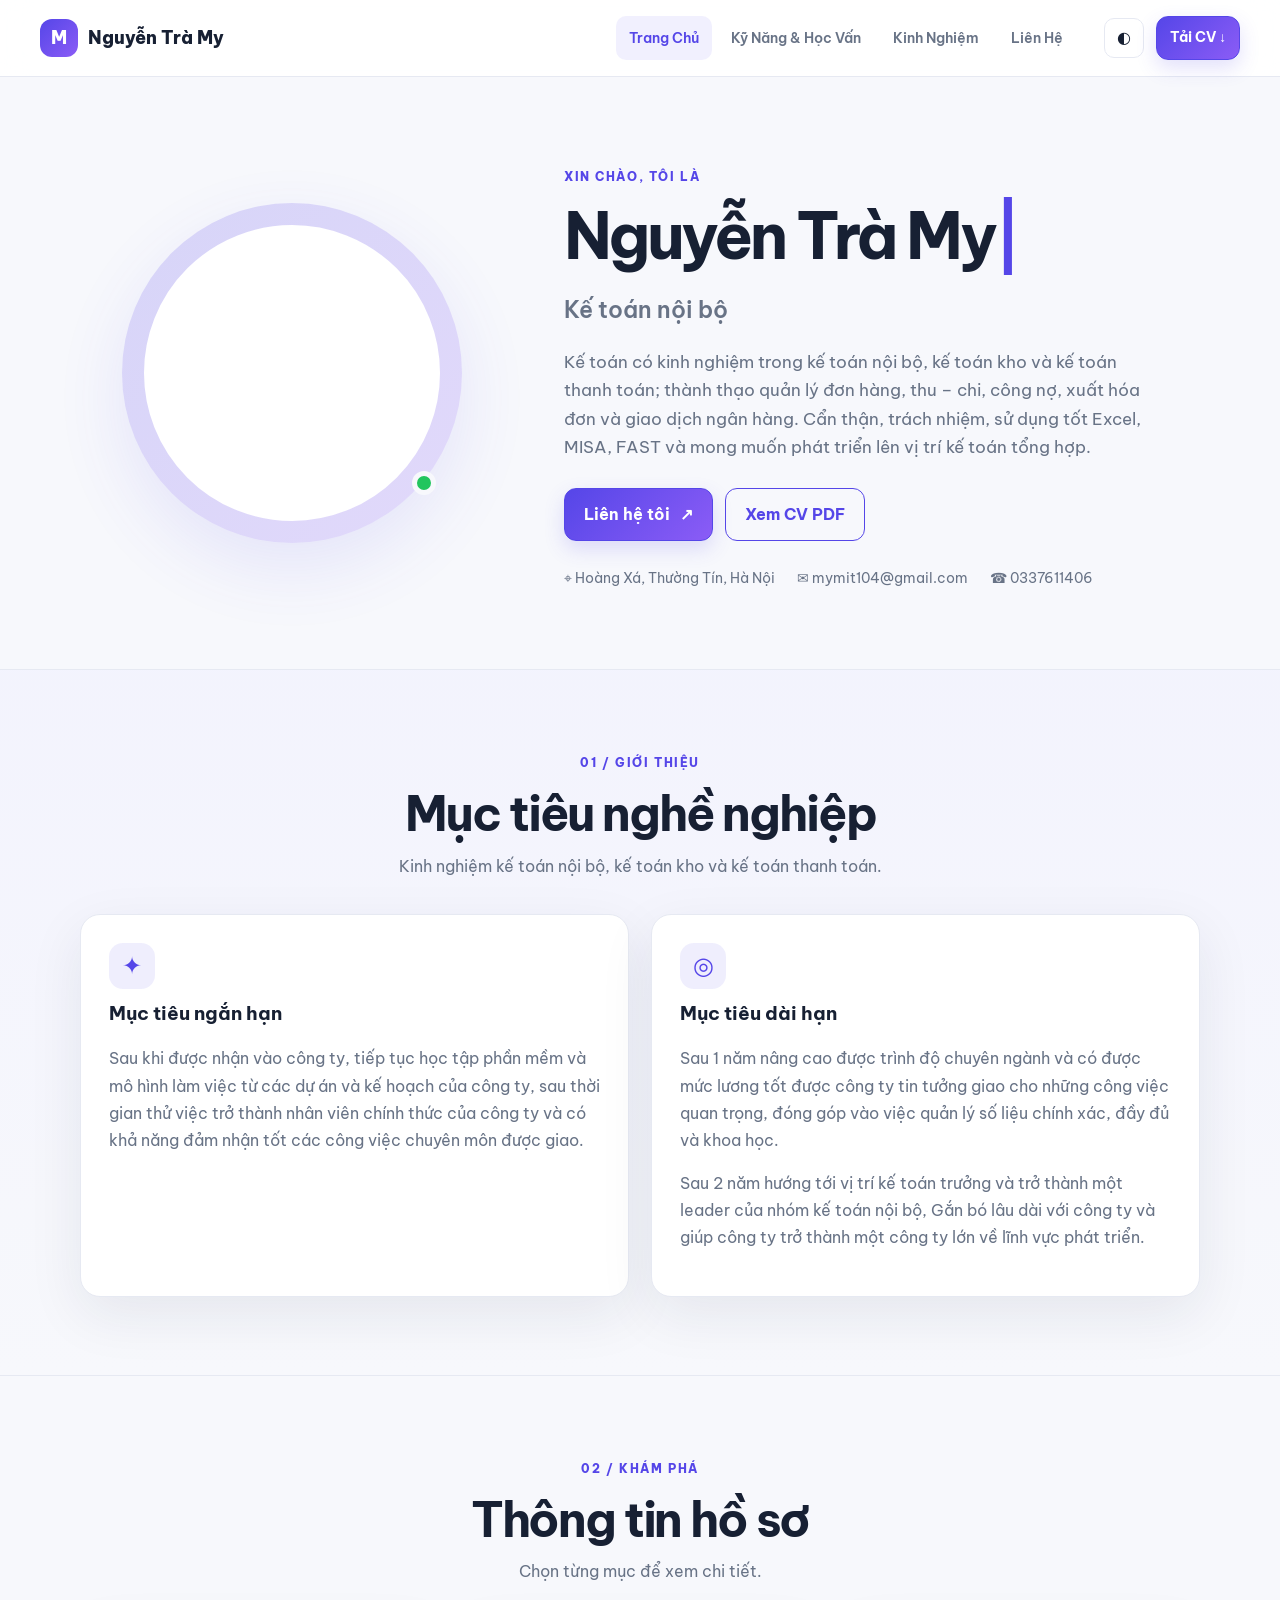
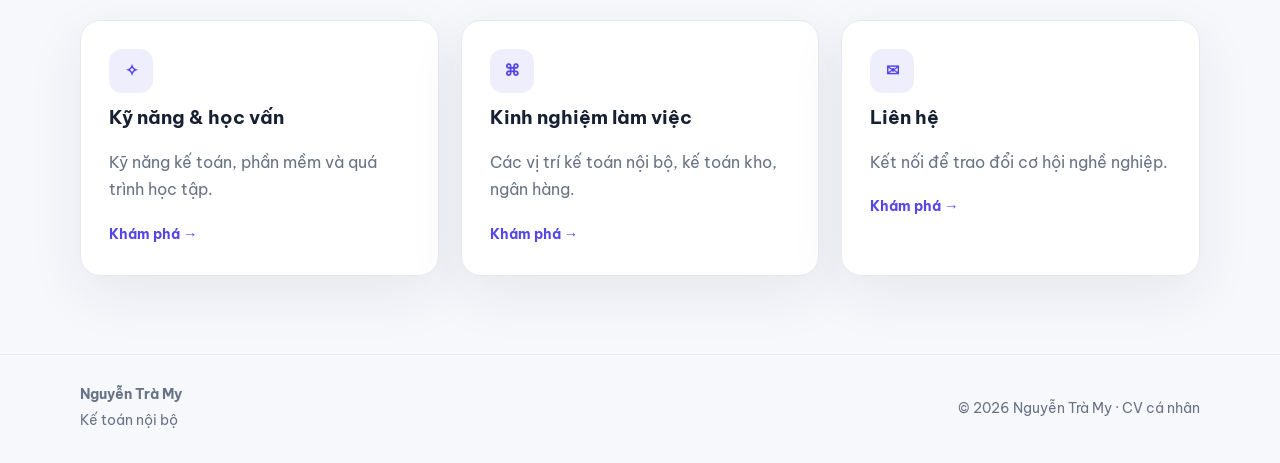
==== index.html @ a9478257 "first commit" ====
<!doctype html>
<html lang="vi">

<head>
    <meta charset="utf-8">
    <meta name="viewport" content="width=device-width, initial-scale=1">
    <meta name="theme-color" content="#5546e8">
    <title>Trang chủ | Nguyễn Trà My</title>
    <link rel="stylesheet" href="css/style.css">
</head>

<body>
    <header class="site-header">
        <div class="nav-wrap"><a class="brand" href="index.html"><span class="brand-icon">M</span><span>Nguyễn Trà
                    My</span></a><button class="menu-toggle" aria-label="Mở menu" aria-expanded="false">☰</button>
            <nav class="nav"><a class="nav-link active" href="index.html">Trang Chủ</a><a class="nav-link "
                    href="pages/skills.html">Kỹ Năng & Học Vấn</a><a class="nav-link " href="pages/experience.html">Kinh
                    Nghiệm</a><a class="nav-link " href="pages/contact.html">Liên Hệ</a></nav>
            <div class="nav-tools"><button id="theme-toggle" class="icon-btn" aria-label="Đổi giao diện">◐</button><a
                    class="btn btn-small" href="assets/Nguyen-Tra-My-CV.pdf" download>Tải CV ↓</a></div>
        </div>
    </header>
    <main>
        <section class="hero section container">
            <div class="avatar-wrap">
                <div class="avatar-ring"><img class="avatar"
                        src="https://raw.githubusercontent.com/tranncutuad2k/web-cv-ts/refs/heads/main/anh%20the.jpg"
                        alt="Ảnh đại diện Nguyễn Trà My"></div><span class="status-dot"></span>
            </div>
            <div class="hero-copy">
                <p class="eyebrow">XIN CHÀO, TÔI LÀ</p>
                <h1>Nguyễn Trà My<span class="cursor">|</span></h1>
                <h2>Kế toán nội bộ</h2>
                <p class="lead">Kế toán có kinh nghiệm trong kế toán nội bộ, kế toán kho và kế toán thanh toán; thành
                    thạo quản lý đơn hàng, thu – chi, công nợ, xuất hóa đơn và giao dịch ngân hàng. Cẩn thận, trách
                    nhiệm, sử dụng tốt Excel, MISA, FAST và mong muốn phát triển lên vị trí kế toán tổng hợp.</p>
                <div class="actions"><a class="btn" href="pages/contact.html">Liên hệ tôi <span>↗</span></a><a
                        class="btn btn-outline" href="assets/Nguyen-Tra-My-CV.pdf" target="_blank" rel="noopener">Xem CV
                        PDF</a></div>
                <div class="quick-facts"><span>⌖ Hoàng Xá, Thường Tín, Hà Nội</span><span>✉ mymit104@gmail.com</span><span>☎
                        0337611406</span></div>
            </div>
        </section>
        <section class="section section-soft">
            <div class="container">
                <div class="section-heading"><span class="section-kicker">01 / GIỚI THIỆU</span>
                    <h2>Mục tiêu nghề nghiệp</h2>
                    <p>Kinh nghiệm kế toán nội bộ, kế toán kho và kế toán thanh toán.</p>
                </div>
                <div class="about-grid">
                    <article class="card about-card">
                        <div class="card-icon">✦</div>
                        <h3>Mục tiêu ngắn hạn</h3>
                        <p>Sau khi được nhận vào công ty, tiếp tục học tập phần mềm và mô hình làm việc từ các dự án và kế hoạch của công ty, sau thời gian thử việc trở thành nhân viên chính thức của công ty và có khả năng đảm nhận tốt các công việc chuyên môn được giao.</p>
                    </article>
                    <article class="card objective-card">
                        <div class="card-icon">◎</div>
                        <h3>Mục tiêu dài hạn</h3>
                        <p>Sau 1 năm nâng cao được trình độ chuyên ngành và có được mức lương tốt được công ty tin tưởng giao cho những công việc quan trọng, đóng góp vào việc quản
                            lý số liệu chính xác, đầy đủ và khoa học.</p>
                              <p>Sau 2 năm hướng tới vị trí kế toán trưởng và trở thành một leader của nhóm kế toán nội bộ, Gắn bó lâu dài với công ty và giúp công ty trở thành một công ty lớn về lĩnh vực phát triển.</p>
                    </article>
                </div>
            </div>
        </section>
        <section class="section container">
            <div class="section-heading"><span class="section-kicker">02 / KHÁM PHÁ</span>
                <h2>Thông tin hồ sơ</h2>
                <p>Chọn từng mục để xem chi tiết.</p>
            </div>
            <div class="feature-grid"><a class="feature-card" href="pages/skills.html"><span>✧</span>
                    <h3>Kỹ năng & học vấn</h3>
                    <p>Kỹ năng kế toán, phần mềm và quá trình học tập.</p><b>Khám phá →</b>
                </a><a class="feature-card" href="pages/experience.html"><span>⌘</span>
                    <h3>Kinh nghiệm làm việc</h3>
                    <p>Các vị trí kế toán nội bộ, kế toán kho, ngân hàng.</p><b>Khám phá →</b>
                </a><a class="feature-card" href="pages/contact.html"><span>✉</span>
                    <h3>Liên hệ</h3>
                    <p>Kết nối để trao đổi cơ hội nghề nghiệp.</p><b>Khám phá →</b>
                </a></div>
        </section>
    </main>
    <footer class="footer">
        <div><strong>Nguyễn Trà My</strong>
            <p>Kế toán nội bộ</p>
        </div><span>© <span id="year"></span> Nguyễn Trà My · CV cá nhân</span>
    </footer><button id="back-top" class="back-top" aria-label="Lên đầu trang">↑</button>
    <script src="js/main.js"></script>
</body>

</html>
---- css/style.css ----
@import url('https://fonts.googleapis.com/css2?family=Be+Vietnam+Pro:wght@400;500;600;700;800&display=swap');

:root {
    --primary: #5546e8;
    --primary2: #8b5cf6;
    --ink: #172033;
    --muted: #687386;
    --bg: #f7f8fc;
    --card: #fff;
    --line: #e6e9f2;
    --shadow: 0 18px 55px rgba(28, 35, 70, .08)
}

* {
    box-sizing: border-box
}

html {
    scroll-behavior: smooth
}

body {
    margin: 0;
    background: var(--bg);
    color: var(--ink);
    font-family: 'Be Vietnam Pro', Inter, -apple-system, BlinkMacSystemFont, 'Segoe UI', sans-serif;
    line-height: 1.7
}

body.dark {
    --ink: #edf0ff;
    --muted: #aab2c8;
    --bg: #111827;
    --card: #1d2738;
    --line: #344054;
    --shadow: 0 18px 55px rgba(0, 0, 0, .2)
}

a {
    color: inherit;
    text-decoration: none
}

button,
input,
textarea {
    font: inherit
}

.container {
    width: min(1120px, calc(100% - 40px));
    margin-inline: auto
}

.site-header {
    position: sticky;
    top: 0;
    z-index: 20;
    background: color-mix(in srgb, var(--card) 90%, transparent);
    backdrop-filter: blur(16px);
    border-bottom: 1px solid var(--line)
}

.nav-wrap {
    width: min(1200px, calc(100% - 40px));
    min-height: 76px;
    margin: auto;
    display: flex;
    align-items: center;
    gap: 28px
}

.brand {
    display: flex;
    align-items: center;
    gap: 10px;
    font-weight: 800;
    font-size: 1.12rem;
    white-space: nowrap
}

.brand-icon {
    display: grid;
    place-items: center;
    width: 38px;
    height: 38px;
    border-radius: 12px;
    background: linear-gradient(135deg, var(--primary), var(--primary2));
    color: white
}

.nav {
    display: flex;
    align-items: center;
    justify-content: center;
    gap: 6px;
    margin-left: auto
}

.nav-link {
    padding: 10px 13px;
    border-radius: 10px;
    color: var(--muted);
    font-size: .9rem;
    font-weight: 600;
    transition: .2s
}

.nav-link:hover,
.nav-link.active {
    color: var(--primary);
    background: #5546e814
}

.nav-tools {
    display: flex;
    align-items: center;
    gap: 12px
}

.icon-btn,
.menu-toggle {
    border: 1px solid var(--line);
    background: var(--card);
    color: var(--ink);
    border-radius: 10px;
    width: 40px;
    height: 40px;
    cursor: pointer
}

.menu-toggle {
    display: none
}

.btn {
    display: inline-flex;
    align-items: center;
    justify-content: center;
    gap: 10px;
    padding: 12px 19px;
    border: 1px solid var(--primary);
    border-radius: 12px;
    background: linear-gradient(135deg, var(--primary), var(--primary2));
    color: white;
    font-weight: 700;
    box-shadow: 0 8px 20px #5546e82b;
    transition: transform .2s, box-shadow .2s;
    cursor: pointer
}

.btn:hover {
    transform: translateY(-2px);
    box-shadow: 0 12px 25px #5546e83d
}

.btn-small {
    padding: 9px 13px;
    font-size: .85rem
}

.btn-outline {
    background: transparent;
    color: var(--primary);
    box-shadow: none
}

.section {
    padding-top: 78px;
    padding-bottom: 78px
}

.hero {
    display: grid;
    grid-template-columns: .8fr 1.2fr;
    align-items: center;
    gap: 60px;
    min-height: 590px
}

.avatar-wrap {
    position: relative;
    display: grid;
    place-items: center
}

.avatar-ring {
    width: min(340px, 80vw);
    aspect-ratio: 1;
    border-radius: 50%;
    padding: 22px;
    background: linear-gradient(135deg, #5546e833, #8b5cf633);
    box-shadow: 0 25px 70px #5546e81c
}

.avatar {
    width: 100%;
    height: 100%;
    display: block;
    object-fit: cover;
    object-position: center 20%;
    border-radius: 50%;
    border: 10px solid var(--card);
    background: var(--card);
    color: white;
    font-size: 4.5rem;
    font-weight: 800;
    letter-spacing: -.08em
}

.status-dot {
    position: absolute;
    right: 16%;
    bottom: 14%;
    width: 24px;
    height: 24px;
    border: 5px solid var(--bg);
    border-radius: 50%;
    background: #22c55e
}

.eyebrow,
.section-kicker {
    color: var(--primary);
    font-size: .76rem;
    font-weight: 800;
    letter-spacing: .13em
}

.hero h1 {
    font-size: clamp(2.7rem, 5vw, 4.6rem);
    line-height: 1.13;
    letter-spacing: -.055em;
    margin: 12px 0
}

.cursor {
    color: var(--primary);
    animation: blink 1s step-end infinite
}

.hero h2 {
    font-size: clamp(1.1rem, 2vw, 1.45rem);
    font-weight: 600;
    margin: 18px 0;
    color: var(--muted)
}

.lead {
    font-size: 1.05rem;
    max-width: 580px;
    color: var(--muted)
}

.actions {
    display: flex;
    gap: 12px;
    flex-wrap: wrap;
    margin: 26px 0
}

.quick-facts {
    display: flex;
    gap: 22px;
    flex-wrap: wrap;
    color: var(--muted);
    font-size: .87rem
}

.section-soft {
    background: linear-gradient(180deg, #efefff80, transparent);
    border-block: 1px solid var(--line)
}

body.dark .section-soft {
    background: #171f30
}

.section-heading {
    text-align: center;
    margin: 0 auto 34px;
    max-width: 680px
}

.section-heading h2,
.page-hero h1 {
    font-size: clamp(2rem, 4vw, 3rem);
    letter-spacing: -.045em;
    line-height: 1.2;
    margin: 10px 0
}

.section-heading p,
.page-hero p {
    color: var(--muted);
    margin: 10px 0
}

.about-grid,
.feature-grid {
    display: grid;
    grid-template-columns: repeat(2, minmax(0, 1fr));
    gap: 22px
}

.card,
.feature-card {
    background: var(--card);
    border: 1px solid var(--line);
    border-radius: 20px;
    padding: 28px;
    box-shadow: var(--shadow)
}

.card h3,
.feature-card h3 {
    font-size: 1.2rem;
    margin: 8px 0 12px
}

.card p,
.feature-card p,
.card li {
    color: var(--muted)
}

.card-icon {
    display: grid;
    place-items: center;
    width: 46px;
    height: 46px;
    border-radius: 14px;
    background: #5546e817;
    color: var(--primary);
    font-size: 1.5rem
}

.objective-card h4 {
    margin: 16px 0 2px;
    color: var(--primary)
}

.feature-grid {
    grid-template-columns: repeat(3, minmax(0, 1fr))
}

.feature-card {
    display: block;
    transition: transform .2s, border-color .2s
}

.feature-card:hover {
    transform: translateY(-5px);
    border-color: #aaa1ff
}

.feature-card>span {
    display: grid;
    place-items: center;
    width: 44px;
    height: 44px;
    border-radius: 13px;
    background: #5546e817;
    color: var(--primary);
    font-weight: 800
}

.feature-card b {
    color: var(--primary);
    font-size: .9rem
}

.page-hero {
    padding: 70px 0 55px;
    background: radial-gradient(ellipse at 75% 0%, #8b5cf626, transparent 45%), linear-gradient(180deg, #5546e80c, transparent);
    border-bottom: 1px solid var(--line)
}

.page-hero h1 {
    margin-top: 12px
}

.skill-list,
.tag-row {
    display: flex;
    gap: 10px;
    flex-wrap: wrap
}

.skill-chip,
.tag {
    display: inline-flex;
    padding: 8px 13px;
    border-radius: 10px;
    background: #5546e812;
    color: var(--primary);
    font-size: .87rem;
    font-weight: 600;
    border: 1px solid #5546e81c
}

.card-title {
    margin-top: 0 !important
}

.muted {
    color: var(--muted) !important
}

.note {
    font-size: .85rem;
    margin-top: 24px
}

.top-space {
    margin-top: 70px
}

.education-card {
    display: flex;
    gap: 20px;
    align-items: flex-start
}

.timeline-mark {
    font-size: 1.5rem
}

.date-pill {
    display: inline-block;
    padding: 5px 10px;
    border-radius: 7px;
    background: #5546e814;
    color: var(--primary);
    font-size: .8rem;
    font-weight: 700
}

.education-card h3 {
    margin-top: 12px
}

.tag-row {
    margin-top: 16px
}

.tag {
    padding: 5px 9px;
    font-size: .78rem
}

.timeline {
    position: relative;
    max-width: 900px;
    margin: 0 auto
}

.timeline:before {
    content: '';
    position: absolute;
    left: 10px;
    top: 10px;
    bottom: 10px;
    width: 2px;
    background: linear-gradient(var(--primary), var(--primary2));
    opacity: .5
}

.timeline-item {
    position: relative;
    padding-left: 42px;
    margin-bottom: 26px
}

.timeline-dot {
    position: absolute;
    left: 2px;
    top: 34px;
    width: 18px;
    height: 18px;
    border: 4px solid var(--primary);
    background: var(--card);
    border-radius: 50%;
    z-index: 1
}

.role {
    font-weight: 700;
    color: var(--primary) !important
}

.card ul {
    padding-left: 22px
}

.contact-grid {
    display: grid;
    grid-template-columns: 1fr 1fr;
    gap: 24px
}

.align-left {
    text-align: left;
    margin-bottom: 24px
}

.contact-item {
    display: flex;
    align-items: flex-start;
    gap: 14px;
    padding: 14px 0;
    border-bottom: 1px solid var(--line)
}

.contact-icon {
    display: grid;
    place-items: center;
    flex-shrink: 0;
    width: 42px;
    height: 42px;
    border-radius: 12px;
    background: #5546e817;
    color: var(--primary);
    font-size: 1.2rem
}

.contact-item small {
    color: var(--muted)
}

.contact-item p {
    margin: 2px 0;
    font-weight: 600;
    color: var(--ink)
}

form {
    display: flex;
    flex-direction: column;
    gap: 9px
}

label {
    font-size: .9rem;
    font-weight: 700;
    margin-top: 8px
}

input,
textarea {
    width: 100%;
    padding: 12px 14px;
    border: 1px solid var(--line);
    border-radius: 11px;
    background: var(--bg);
    color: var(--ink);
    outline: none
}

input:focus,
textarea:focus {
    border-color: var(--primary);
    box-shadow: 0 0 0 3px #5546e81c
}

form .btn {
    align-self: flex-start;
    margin-top: 12px
}

.form-note {
    font-size: .82rem
}

.footer {
    display: flex;
    justify-content: space-between;
    align-items: center;
    gap: 20px;
    padding: 28px max(20px, calc((100% - 1120px)/2));
    border-top: 1px solid var(--line);
    color: var(--muted);
    font-size: .85rem
}

.footer p {
    margin: 3px 0
}

.back-top {
    position: fixed;
    right: 22px;
    bottom: 22px;
    width: 44px;
    height: 44px;
    border: 0;
    border-radius: 13px;
    background: var(--primary);
    color: white;
    font-size: 1.3rem;
    box-shadow: var(--shadow);
    cursor: pointer;
    opacity: 0;
    pointer-events: none;
    transform: translateY(8px);
    transition: .2s
}

.back-top.show {
    opacity: 1;
    pointer-events: auto;
    transform: none
}

code {
    font-size: .85em;
    background: var(--bg);
    padding: 2px 5px;
    border-radius: 5px
}

@keyframes blink {
    50% {
        opacity: 0
    }
}

@media(max-width:950px) {
    .nav-wrap {
        gap: 12px
    }

    .nav {
        gap: 0
    }

    .nav-link {
        padding: 9px;
        font-size: .82rem
    }

    .nav-tools .btn {
        display: none
    }

    .hero {
        gap: 30px
    }

    .avatar-ring {
        width: 280px
    }
}

@media(max-width:760px) {
    .nav-wrap {
        min-height: 68px;
        flex-wrap: wrap
    }

    .menu-toggle {
        display: block;
        margin-left: auto
    }

    .nav {
        display: none;
        order: 5;
        flex-basis: 100%;
        align-items: stretch;
        flex-direction: column;
        padding: 0 0 14px
    }

    .nav.open {
        display: flex
    }

    .nav-link {
        padding: 11px 12px
    }

    .nav-tools {
        margin-left: 0
    }

    .hero {
        grid-template-columns: 1fr;
        text-align: center;
        padding-top: 50px;
        gap: 26px;
        min-height: auto
    }

    .avatar-ring {
        width: 220px
    }

    .avatar {
        font-size: 3.4rem
    }

    .hero-copy .lead {
        margin-inline: auto
    }

    .actions,
    .quick-facts {
        justify-content: center
    }

    .section {
        padding-top: 55px;
        padding-bottom: 55px
    }

    .about-grid,
    .feature-grid,
    .contact-grid {
        grid-template-columns: 1fr
    }

    .card,
    .feature-card {
        padding: 22px
    }

    .page-hero {
        padding: 48px 0 38px
    }

    .education-card {
        gap: 12px
    }

    .footer {
        flex-direction: column;
        text-align: center
    }

    .timeline-item {
        padding-left: 32px
    }

    .timeline:before {
        left: 8px
    }

    .timeline-dot {
        left: 0
    }
}

@media(prefers-reduced-motion:reduce) {

    *,
    *::before,
    *::after {
        scroll-behavior: auto !important;
        animation: none !important;
        transition: none !important
    }
}
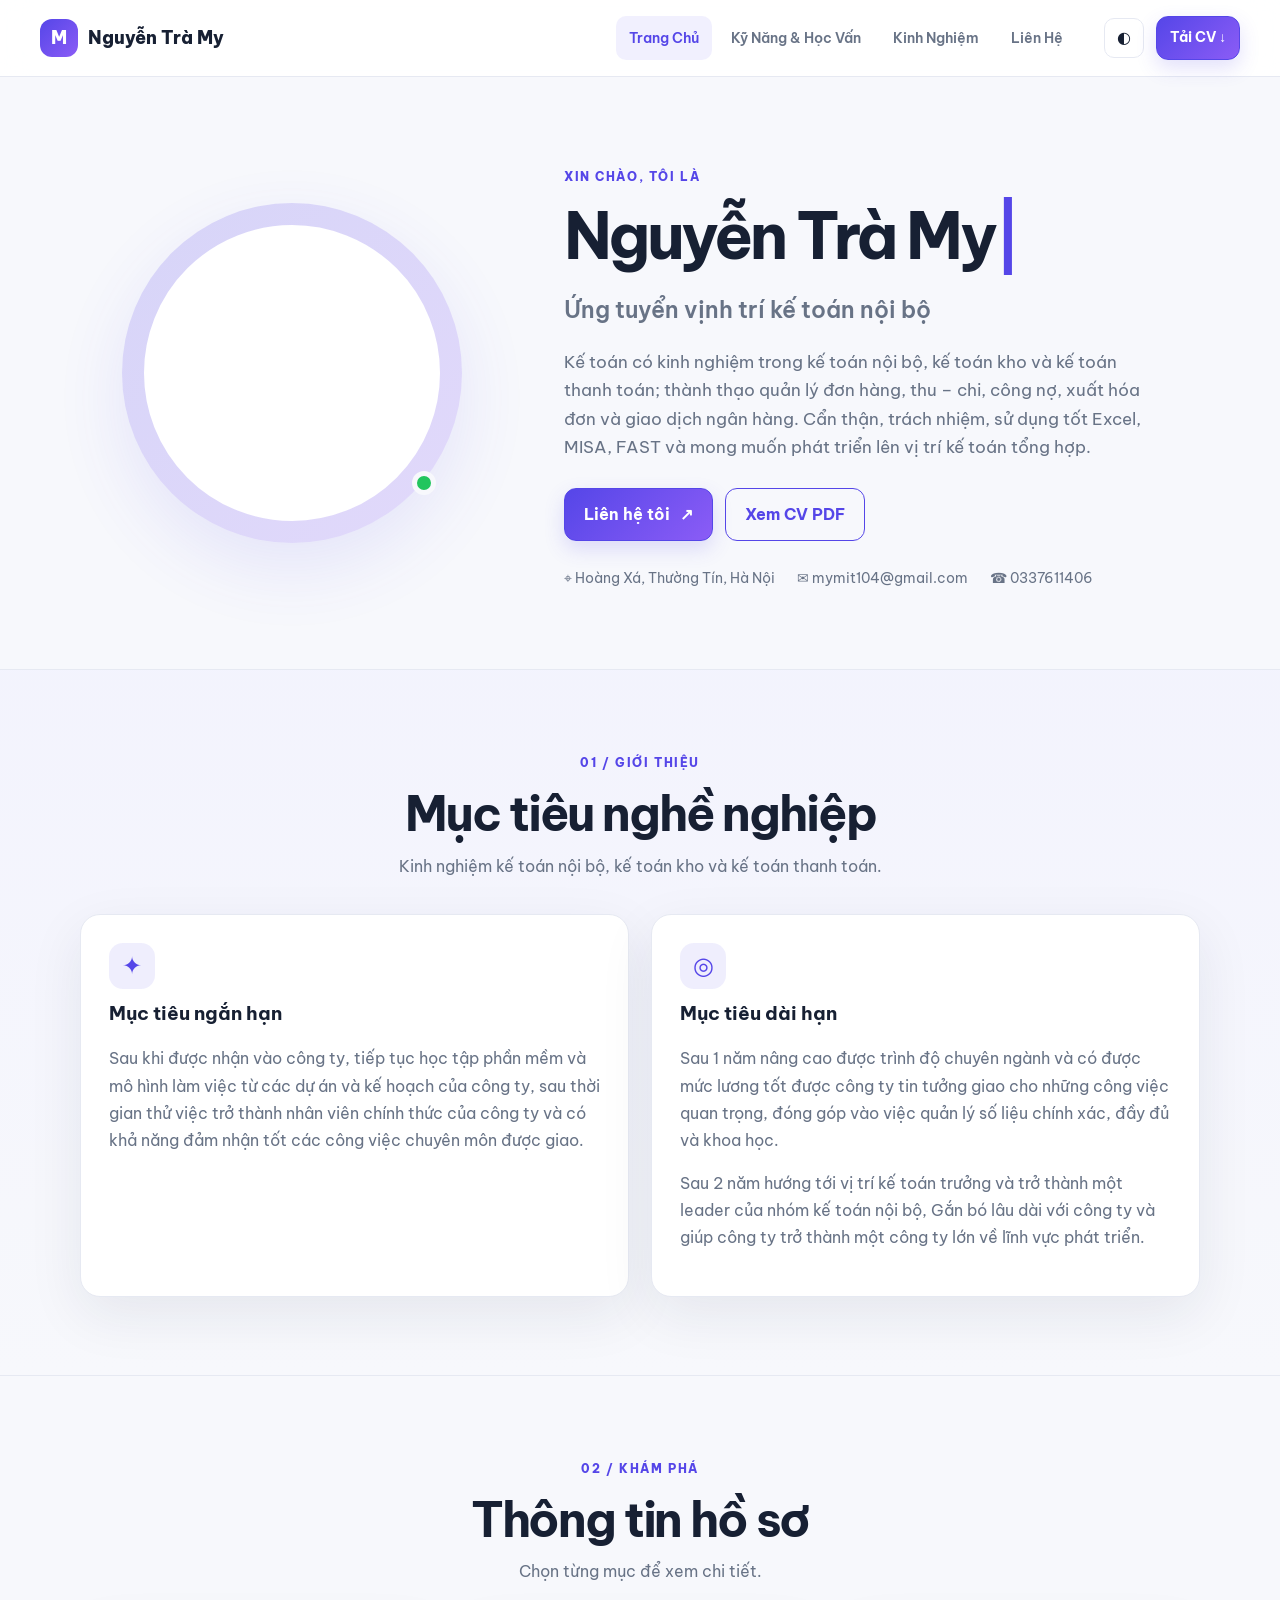
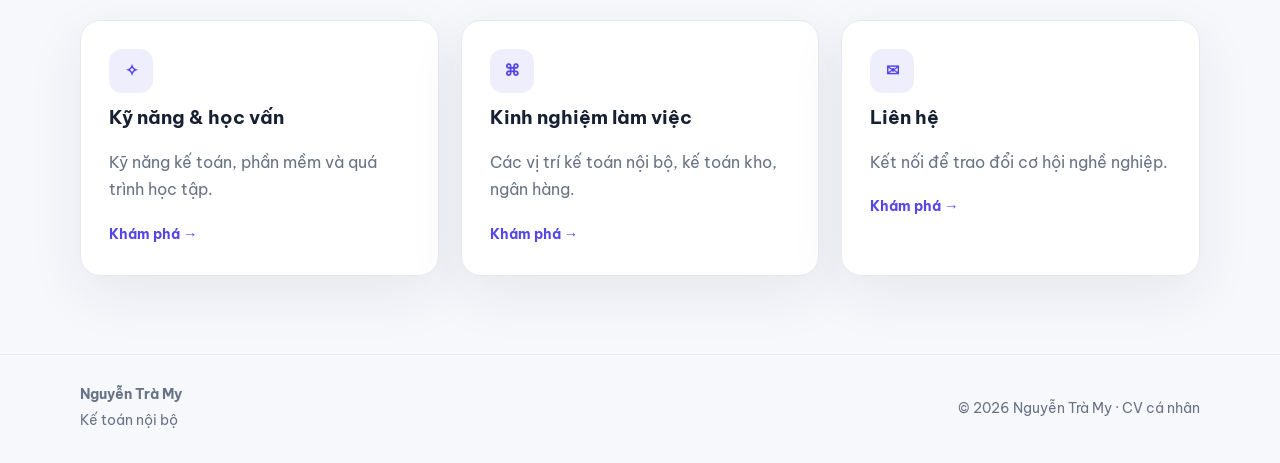
==== commit 3fc68774: "TuTA: fix tieu de" ====
--- a/index.html
+++ b/index.html
@@ -30,7 +30,7 @@
             <div class="hero-copy">
                 <p class="eyebrow">XIN CHÀO, TÔI LÀ</p>
                 <h1>Nguyễn Trà My<span class="cursor">|</span></h1>
-                <h2>Kế toán nội bộ</h2>
+                <h2>Ứng tuyển vịnh trí kế toán nội bộ</h2>
                 <p class="lead">Kế toán có kinh nghiệm trong kế toán nội bộ, kế toán kho và kế toán thanh toán; thành
                     thạo quản lý đơn hàng, thu – chi, công nợ, xuất hóa đơn và giao dịch ngân hàng. Cẩn thận, trách
                     nhiệm, sử dụng tốt Excel, MISA, FAST và mong muốn phát triển lên vị trí kế toán tổng hợp.</p>
@@ -87,5 +87,4 @@
     </footer><button id="back-top" class="back-top" aria-label="Lên đầu trang">↑</button>
     <script src="js/main.js"></script>
 </body>
-
 </html>
--- a/css/style.css
+++ b/css/style.css
@@ -751,6 +751,68 @@
     }
 }
 
+
+/* Mobile navbar: giữ logo bên trái, menu + giao diện bên phải giống bản web */
+@media (max-width: 760px) {
+    .nav-wrap {
+        width: calc(100% - 32px);
+        min-height: 68px;
+        flex-wrap: wrap;
+        gap: 10px;
+    }
+
+    .brand {
+        flex: 1 1 auto;
+        min-width: 0;
+        margin-right: auto;
+        font-size: 1rem;
+        gap: 9px;
+    }
+
+    .brand-icon {
+        width: 38px;
+        height: 38px;
+        flex-shrink: 0;
+    }
+
+    .menu-toggle {
+        display: block;
+        order: 2;
+        flex: 0 0 40px;
+        margin-left: 0;
+    }
+
+    .nav-tools {
+        order: 3;
+        flex: 0 0 auto;
+        margin-left: 0;
+        gap: 8px;
+    }
+
+    .nav-tools .btn {
+        display: none;
+    }
+
+    .nav {
+        display: none;
+        order: 4;
+        flex: 0 0 100%;
+        width: 100%;
+        align-items: stretch;
+        flex-direction: column;
+        margin-left: 0;
+        padding: 0 0 12px;
+    }
+
+    .nav.open {
+        display: flex;
+    }
+
+    .nav-link {
+        padding: 11px 12px;
+    }
+}
+
 @media(prefers-reduced-motion:reduce) {
 
     *,
@@ -760,4 +822,71 @@
         animation: none !important;
         transition: none !important
     }
-}+}
+/* Mobile: show the complete website navigation without requiring the menu button */
+@media (max-width: 760px) {
+    .site-header {
+        width: 100%;
+    }
+
+    .nav-wrap {
+        width: 100%;
+        box-sizing: border-box;
+        padding: 10px 14px;
+        display: flex;
+        flex-wrap: wrap;
+        align-items: center;
+        column-gap: 8px;
+        row-gap: 10px;
+    }
+
+    .brand {
+        order: 1;
+        flex: 1 1 auto;
+        min-width: 0;
+        margin: 0;
+    }
+
+    .menu-toggle {
+        display: none !important;
+    }
+
+    .nav-tools {
+        order: 2;
+        flex: 0 0 auto;
+        margin: 0;
+        gap: 7px;
+    }
+
+    .nav-tools .btn {
+        display: inline-flex !important;
+        padding: 9px 10px;
+        font-size: 0.78rem;
+        white-space: nowrap;
+    }
+
+    .nav {
+        order: 3;
+        display: flex !important;
+        flex: 0 0 100%;
+        width: 100%;
+        min-width: 0;
+        margin: 0;
+        padding: 0 0 2px;
+        flex-direction: row;
+        flex-wrap: wrap;
+        align-items: center;
+        justify-content: flex-start;
+        gap: 4px;
+        overflow: visible;
+    }
+
+    .nav-link {
+        display: inline-flex;
+        align-items: center;
+        padding: 8px 9px;
+        font-size: 0.78rem;
+        line-height: 1.25;
+        white-space: nowrap;
+    }
+}
